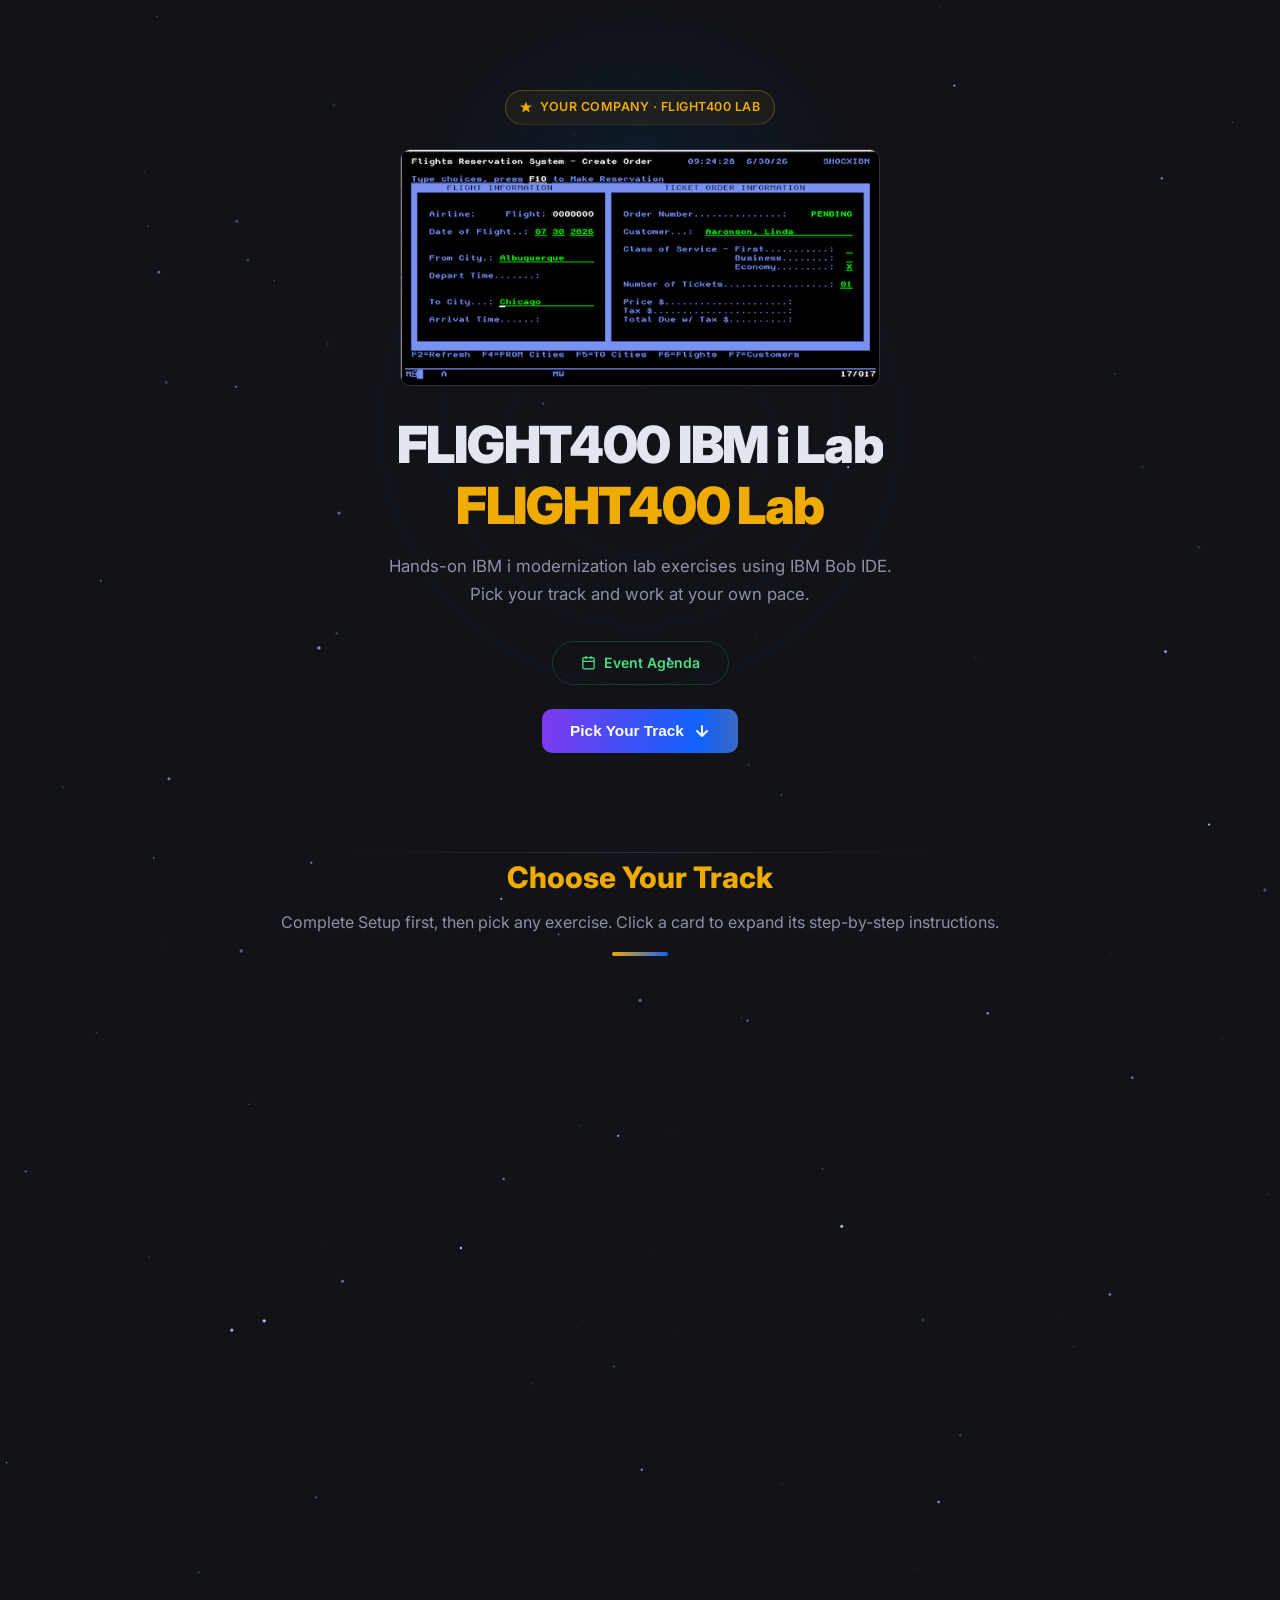
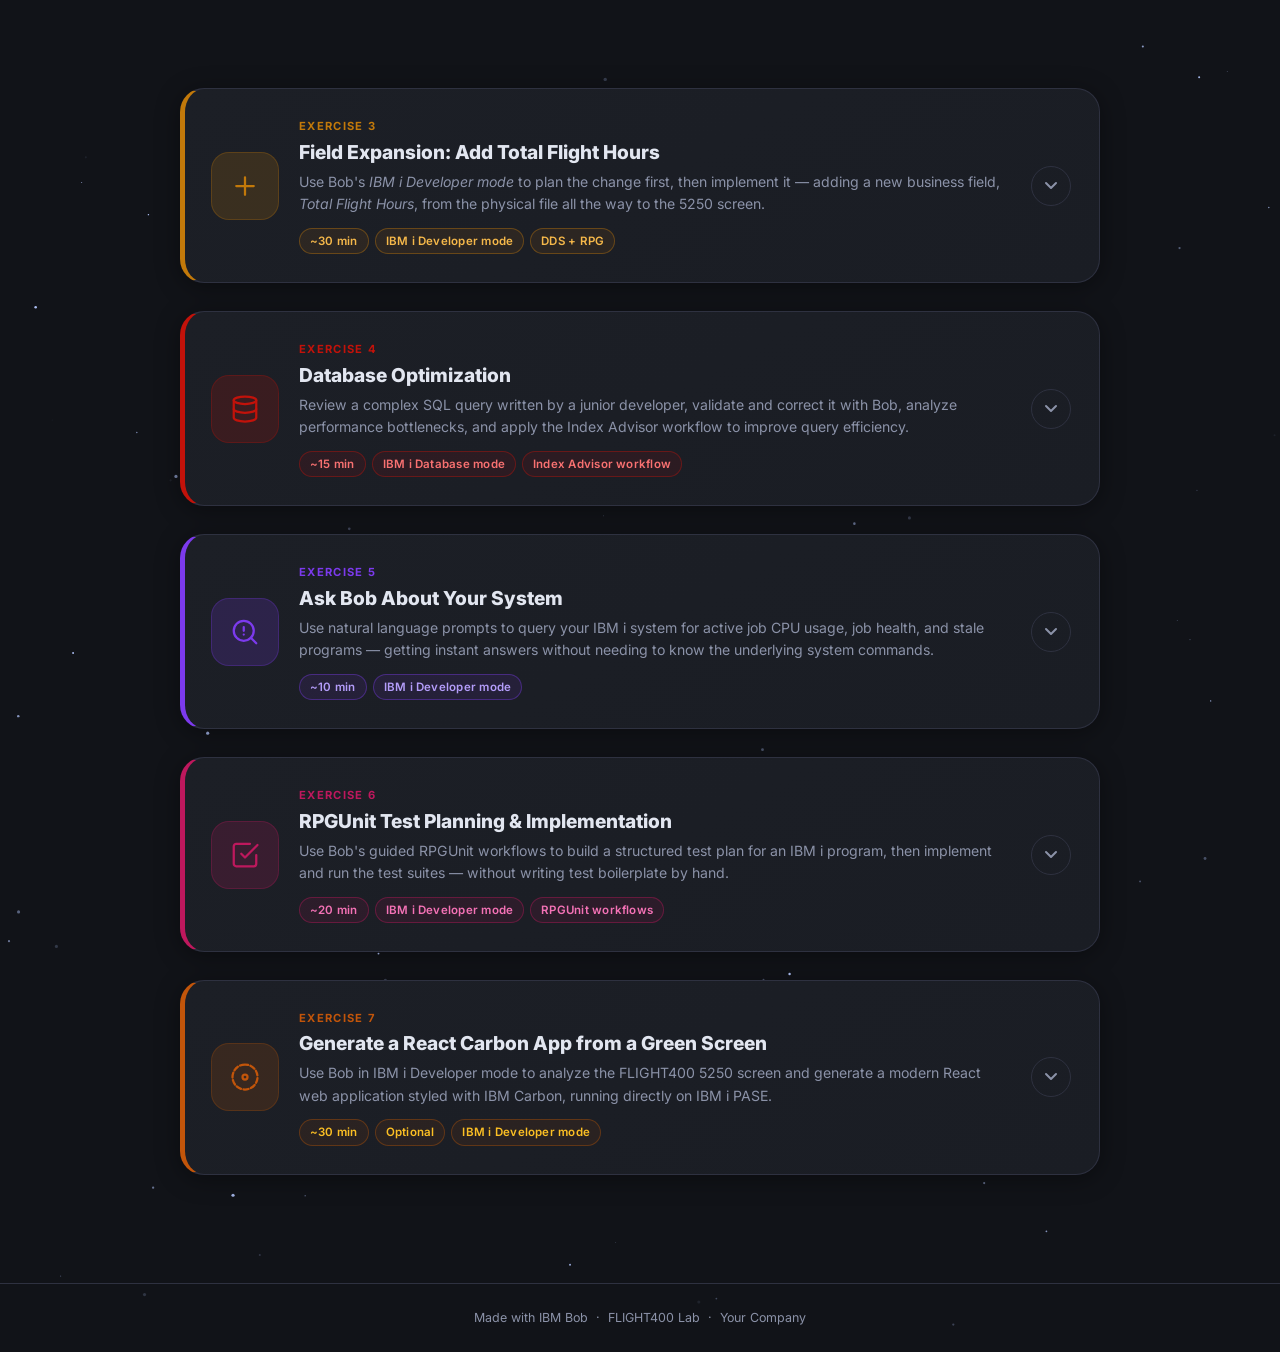
==== docs/_template/index.html @ bd2d50e3 "Merge pull request #3 from Cameronseitz/main Added github pages support for bobathons, reordered lab" ====
<!DOCTYPE html>
<html lang="en">
<head>
<meta charset="UTF-8" />
<meta name="viewport" content="width=device-width, initial-scale=1.0" />
<title>FLIGHT400 Lab</title>
<!-- config.js is local to this subfolder — load it BEFORE <base> so its
     relative path resolves to this folder, not the parent. -->
<script src="js/config.js"></script>
<!-- base href makes all subsequent relative paths resolve from docs/,
     so shared assets (css/, js/, img/, tracks/) work from any subfolder. -->
<base href="../" />
<link rel="icon" type="image/png" href="img/bob-image.png" />
<link rel="preconnect" href="https://fonts.googleapis.com" />
<link rel="preconnect" href="https://fonts.gstatic.com" crossorigin />
<link href="https://fonts.googleapis.com/css2?family=Inter:wght@400;500;600;700;800;900&family=JetBrains+Mono:wght@400;500&display=swap" rel="stylesheet" />
<link rel="stylesheet" href="css/styles.css" />
</head>
<body>

<canvas id="stars-canvas"></canvas>

<!-- ═══ HERO ═════════════════════════════════════════════ -->
<section class="hero">
  <div class="hero-orbit"></div>
  <div class="hero-orbit"></div>
  <div class="hero-orbit"></div>
  <div class="orbit-satellite" aria-hidden="true"></div>
  <div class="hero-badge" id="hero-badge">
    <svg width="12" height="12" viewBox="0 0 12 12" fill="none" aria-hidden="true">
      <polygon points="6,0.5 7.5,4.5 12,4.5 8.5,7 9.8,11.5 6,9 2.2,11.5 3.5,7 0,4.5 4.5,4.5" fill="#F0AB00"/>
    </svg>
    <!-- Populated by config.js -->
  </div>
  <img src="img/flight400.png" alt="FLIGHT400 application screenshot" class="hero-app-screenshot" />
  <h1 id="hero-title"><!-- Populated by config.js --></h1>
  <p id="hero-subtitle">Hands-on IBM i modernization lab exercises using IBM Bob IDE. Pick your track and work at your own pace.</p>
  <div class="hero-pill-row">
    <button class="agenda-btn" id="agenda-btn" style="display:none" aria-haspopup="dialog">
      <svg width="15" height="15" viewBox="0 0 24 24" fill="none" stroke="currentColor" stroke-width="2" stroke-linecap="round" stroke-linejoin="round" aria-hidden="true">
        <rect x="3" y="4" width="18" height="18" rx="2"/><path d="M16 2v4M8 2v4M3 10h18"/>
      </svg>
      Event Agenda
    </button>
  </div>
  <button class="hero-cta" id="hero-cta-btn">
    Pick Your Track
    <svg width="16" height="16" viewBox="0 0 16 16" fill="none" aria-hidden="true">
      <path d="M8 3v10M3 8l5 5 5-5" stroke="currentColor" stroke-width="2" stroke-linecap="round" stroke-linejoin="round"/>
    </svg>
  </button>
</section>

<!-- ═══ NEW-TO-BOB MODAL ══════════════════════════════════ -->
<div class="ntb-overlay" id="ntb-overlay" role="dialog" aria-modal="true" aria-labelledby="ntb-title">
  <div class="ntb-modal">
    <button class="ntb-close" id="ntb-close" aria-label="Close">
      <svg viewBox="0 0 24 24" fill="none" stroke="currentColor" stroke-width="2.5" stroke-linecap="round" aria-hidden="true"><path d="M18 6 6 18M6 6l12 12"/></svg>
    </button>
    <div class="ntb-tabs" role="tablist">
      <button class="ntb-tab ntb-tab-active" id="ntb-tab-1" role="tab" aria-selected="true" aria-controls="ntb-panel-1" data-ntb-tab="1">
        <span class="ntb-tab-num">1</span>Install Bob
      </button>
      <button class="ntb-tab" id="ntb-tab-2" role="tab" aria-selected="false" aria-controls="ntb-panel-2" data-ntb-tab="2">
        <span class="ntb-tab-num">2</span>Open a Folder
      </button>
    </div>
    <div class="ntb-panels">
      <div class="ntb-panel ntb-panel-active" id="ntb-panel-1" role="tabpanel" aria-labelledby="ntb-tab-1">
        <h3 id="ntb-title">Get IBM Bob IDE</h3>
        <p class="ntb-subtitle">Two steps — sign up for a free trial, then download the IDE. Under two minutes.</p>
        <div class="ntb-action-cards">
          <a href="https://bob.ibm.com/trial" target="_blank" rel="noopener" class="ntb-action-card">
            <div class="ntb-action-icon icon-trial">
              <svg viewBox="0 0 24 24" fill="none" stroke="var(--ibm-blue)" stroke-width="1.8" stroke-linecap="round" stroke-linejoin="round" aria-hidden="true"><path d="M20 21v-2a4 4 0 0 0-4-4H8a4 4 0 0 0-4 4v2"/><circle cx="12" cy="7" r="4"/></svg>
            </div>
            <div class="ntb-action-text">
              <div class="ntb-action-title">Free Trial Sign-up</div>
              <div class="ntb-action-desc">Create your IBM Bob account — free to start, no credit card required.</div>
            </div>
            <div class="ntb-action-arrow"><svg viewBox="0 0 24 24" fill="none" stroke="currentColor" stroke-width="2" stroke-linecap="round" stroke-linejoin="round" aria-hidden="true"><path d="M5 12h14M12 5l7 7-7 7"/></svg></div>
          </a>
          <a href="https://bob.ibm.com/download" target="_blank" rel="noopener" class="ntb-action-card">
            <div class="ntb-action-icon icon-download">
              <svg viewBox="0 0 24 24" fill="none" stroke="#1a7a4a" stroke-width="1.8" stroke-linecap="round" stroke-linejoin="round" aria-hidden="true"><path d="M21 15v4a2 2 0 0 1-2 2H5a2 2 0 0 1-2-2v-4"/><polyline points="7 10 12 15 17 10"/><line x1="12" y1="15" x2="12" y2="3"/></svg>
            </div>
            <div class="ntb-action-text">
              <div class="ntb-action-title">Download IBM Bob IDE</div>
              <div class="ntb-action-desc">Available for macOS, Windows, and Linux.</div>
            </div>
            <div class="ntb-action-arrow"><svg viewBox="0 0 24 24" fill="none" stroke="currentColor" stroke-width="2" stroke-linecap="round" stroke-linejoin="round" aria-hidden="true"><path d="M5 12h14M12 5l7 7-7 7"/></svg></div>
          </a>
        </div>
        <button class="ntb-next-btn" id="ntb-next-btn">
          I have Bob installed — next step
          <svg viewBox="0 0 24 24" fill="none" stroke="currentColor" stroke-width="2.5" stroke-linecap="round" stroke-linejoin="round" aria-hidden="true"><path d="M5 12h14M12 5l7 7-7 7"/></svg>
        </button>
      </div>
      <div class="ntb-panel" id="ntb-panel-2" role="tabpanel" aria-labelledby="ntb-tab-2">
        <h3>Open a Folder First</h3>
        <p class="ntb-subtitle">Bob needs an open folder to write code, create files, and remember context.</p>
        <div class="ntb-section">
          <div class="ntb-row">
            <div class="ntb-icon-wrap">
              <svg viewBox="0 0 24 24" fill="none" stroke="var(--ibm-blue)" stroke-width="1.8" stroke-linecap="round" stroke-linejoin="round" aria-hidden="true"><path d="M22 19a2 2 0 0 1-2 2H4a2 2 0 0 1-2-2V5a2 2 0 0 1 2-2h5l2 3h9a2 2 0 0 1 2 2z"/></svg>
            </div>
            <div class="ntb-row-text">
              <div class="ntb-row-title">Open Folder in the Explorer panel</div>
              <div class="ntb-row-desc">In the <strong>Explorer</strong> panel (left sidebar), click <strong>Open Folder</strong>. Use a fresh, empty folder — not your home directory or Documents.</div>
            </div>
          </div>
        </div>
        <div class="ntb-screenshot-box">
          <img src="img/image.png" alt="Explorer panel showing the Open Folder button"/>
          <div class="ntb-ss-caption">VS Code Explorer — click "Open Folder" to get started</div>
        </div>
      </div>
    </div>
  </div>
</div>

<!-- ═══ AGENDA MODAL ═════════════════════════════════════ -->
<div class="agenda-overlay" id="agenda-overlay" role="dialog" aria-modal="true" aria-labelledby="agenda-title">
  <div class="agenda-modal">
    <div class="agenda-modal-header">
      <div class="agenda-modal-title-group">
        <img src="img/bob-image.png" alt="Bob" class="agenda-bob-icon" />
        <div>
          <div id="agenda-title" class="agenda-modal-title">Event Agenda</div>
          <div class="agenda-modal-sub" id="agenda-modal-sub"></div>
        </div>
      </div>
      <button class="agenda-close" id="agenda-close" aria-label="Close">
        <svg viewBox="0 0 24 24" fill="none" stroke="currentColor" stroke-width="2.5" stroke-linecap="round" aria-hidden="true"><path d="M18 6 6 18M6 6l12 12"/></svg>
      </button>
    </div>
    <div class="agenda-body" id="agenda-body"></div>
  </div>
</div>

<!-- ═══ TRACKS ════════════════════════════════════════════ -->
<section class="scroll-section" id="tracks-section">
  <div class="section-intro">
    <h2>Choose Your Track</h2>
    <p>Complete Setup first, then pick any exercise. Click a card to expand its step-by-step instructions.</p>
    <div class="divider"></div>
  </div>
  <div class="tracks-stream" id="tracks-stream"></div>
</section>

<footer id="page-footer">Made with IBM Bob &nbsp;&middot;&nbsp; FLIGHT400 Lab &nbsp;&middot;&nbsp; IBM</footer>

<!-- ═══ STUDENT BADGE ═════════════════════════════════════ -->
<div class="student-badge hidden" id="gf-student-badge" aria-live="polite">
  <div class="student-badge-name" id="student-badge-name"></div>
  <button class="student-badge-clear" id="student-badge-clear" title="Clear selection" aria-label="Clear student selection">✕</button>
</div>

<!-- ═══ CONFIG INIT ════════════════════════════════════════
     Reads window.FLIGHT400_CONFIG (set by js/config.js above)
     and populates the hero, agenda modal, and footer.
══════════════════════════════════════════════════════════ -->
<script>
(function () {
  var cfg = window.FLIGHT400_CONFIG || {};

  function esc(s) {
    return String(s || '').replace(/&/g,'&amp;').replace(/</g,'&lt;').replace(/>/g,'&gt;').replace(/"/g,'&quot;');
  }

  // Apply color tokens
  if (cfg.primaryColor) document.documentElement.style.setProperty('--primary',  cfg.primaryColor);
  if (cfg.accentColor)  document.documentElement.style.setProperty('--accent',   cfg.accentColor);
  if (cfg.primaryColor) document.documentElement.style.setProperty('--ibm-blue', cfg.primaryColor);

  // Hero badge
  var badge = document.getElementById('hero-badge');
  if (badge) {
    badge.insertAdjacentHTML('beforeend',
      esc(cfg.companyName || 'IBM Bob') + (cfg.eventName ? ' &middot; ' + esc(cfg.eventName) : ''));
  }

  // Hero title
  var title = document.getElementById('hero-title');
  if (title) {
    title.innerHTML =
      '<span class="word-mask"><span class="word-inner" style="--d:200ms">FLIGHT400</span></span>&#32;' +
      '<span class="word-mask"><span class="word-inner" style="--d:300ms">IBM i</span></span>&#32;' +
      '<span class="word-mask"><span class="word-inner" style="--d:400ms">Lab</span></span><br/>' +
      '<span class="word-mask"><span class="word-inner word-gold" style="--d:500ms">' +
        esc(cfg.eventName || 'Modernization Lab') + '</span></span>';
  }

  // Page title
  if (cfg.eventName) document.title = cfg.eventName + ' \u00b7 FLIGHT400 Lab';

  // Footer
  var footer = document.getElementById('page-footer');
  if (footer && cfg.companyName) {
    footer.innerHTML = 'Made with IBM Bob &nbsp;&middot;&nbsp; FLIGHT400 Lab &nbsp;&middot;&nbsp; ' + esc(cfg.companyName);
  }

  // Agenda modal
  var agendaItems = cfg.agendaItems;
  if (agendaItems && agendaItems.length) {
    var agendaBtn = document.getElementById('agenda-btn');
    if (agendaBtn) agendaBtn.style.display = '';

    var modalSub = document.getElementById('agenda-modal-sub');
    if (modalSub) {
      modalSub.textContent = [cfg.eventDate, cfg.companyName].filter(Boolean).join('  \u00b7  ');
    }

    var body = document.getElementById('agenda-body');
    if (body) {
      body.innerHTML = agendaItems.map(function (item, i) {
        var bullets = (item.bullets || []).map(function (b) {
          return '<li>' + esc(b) + '</li>';
        }).join('');
        return (
          '<div class="ag-session">' +
            '<div class="ag-session-pill ag-pill-blue">Session ' + (i + 1) + '</div>' +
            '<div class="ag-session-info">' +
              '<div class="ag-session-title">' + esc(item.title) + '</div>' +
              '<div class="ag-session-meta">' + esc(item.time) + '</div>' +
            '</div>' +
          '</div>' +
          '<div class="ag-rows"><div class="ag-row">' +
            '<div class="ag-time">' + esc(item.time) + '</div>' +
            '<div class="ag-content"><ul class="ag-list">' + bullets + '</ul></div>' +
          '</div></div>' +
          (i < agendaItems.length - 1 ? '<div class="ag-divider"></div>' : '')
        );
      }).join('');
    }

    var agendaOverlay = document.getElementById('agenda-overlay');
    if (agendaBtn && agendaOverlay) {
      agendaBtn.addEventListener('click', function () { agendaOverlay.classList.add('active'); });
      document.getElementById('agenda-close').addEventListener('click', function () { agendaOverlay.classList.remove('active'); });
      agendaOverlay.addEventListener('click', function (e) {
        if (e.target === agendaOverlay) agendaOverlay.classList.remove('active');
      });
    }
  }
})();
</script>

<!-- ═══ SHARED APP JS ══════════════════════════════════════
     Tell app.js to load tracks from the parent folder's tracks/ dir.
══════════════════════════════════════════════════════════ -->
<!-- With <base href="../"> set in <head>, track partials fetch from docs/tracks/ automatically. -->
<script>window.FLIGHT400_TRACK_PREFIX = '';</script>
<script src="js/app.js"></script>

<!-- ═══ ATTENDEE TABLE PATCH ══════════════════════════════
     If config.js provides attendeeTable[], replace the generic
     1-50 table inside the Setup partial once it is injected.
══════════════════════════════════════════════════════════ -->
<script>
(function () {
  var rows = (window.FLIGHT400_CONFIG || {}).attendeeTable;
  if (!rows || !rows.length) return;

  var hasNames = rows.some(function (r) { return r.attendeeName; });

  function patchTable() {
    var table = document.querySelector('#attendee-table');
    if (!table) { requestAnimationFrame(patchTable); return; }

    // Inject Attendee Name column header when names are present
    if (hasNames) {
      var thead = table.querySelector('thead tr');
      if (thead && !thead.querySelector('.col-name')) {
        var th = document.createElement('th');
        th.className = 'col-name';
        th.textContent = 'Attendee Name';
        thead.insertBefore(th, thead.children[1]);
      }
    }

    var tbody = table.querySelector('tbody');
    if (!tbody) { requestAnimationFrame(patchTable); return; }
    tbody.innerHTML = rows.map(function (r) {
      var nameCell = hasNames ? '<td>' + (r.attendeeName || '') + '</td>' : '';
      return '<tr>' +
        '<td style="text-align:center">' + r.student + '</td>' +
        nameCell +
        '<td><code>' + r.library + '</code></td>' +
        '<td style="text-align:center">' + r.devPort + '</td>' +
        '<td><code>' + r.reactUrl + '</code></td>' +
        '</tr>';
    }).join('');
  }

  if (document.readyState === 'loading') {
    document.addEventListener('DOMContentLoaded', patchTable);
  } else {
    patchTable();
  }
})();
</script>

</body>
</html>
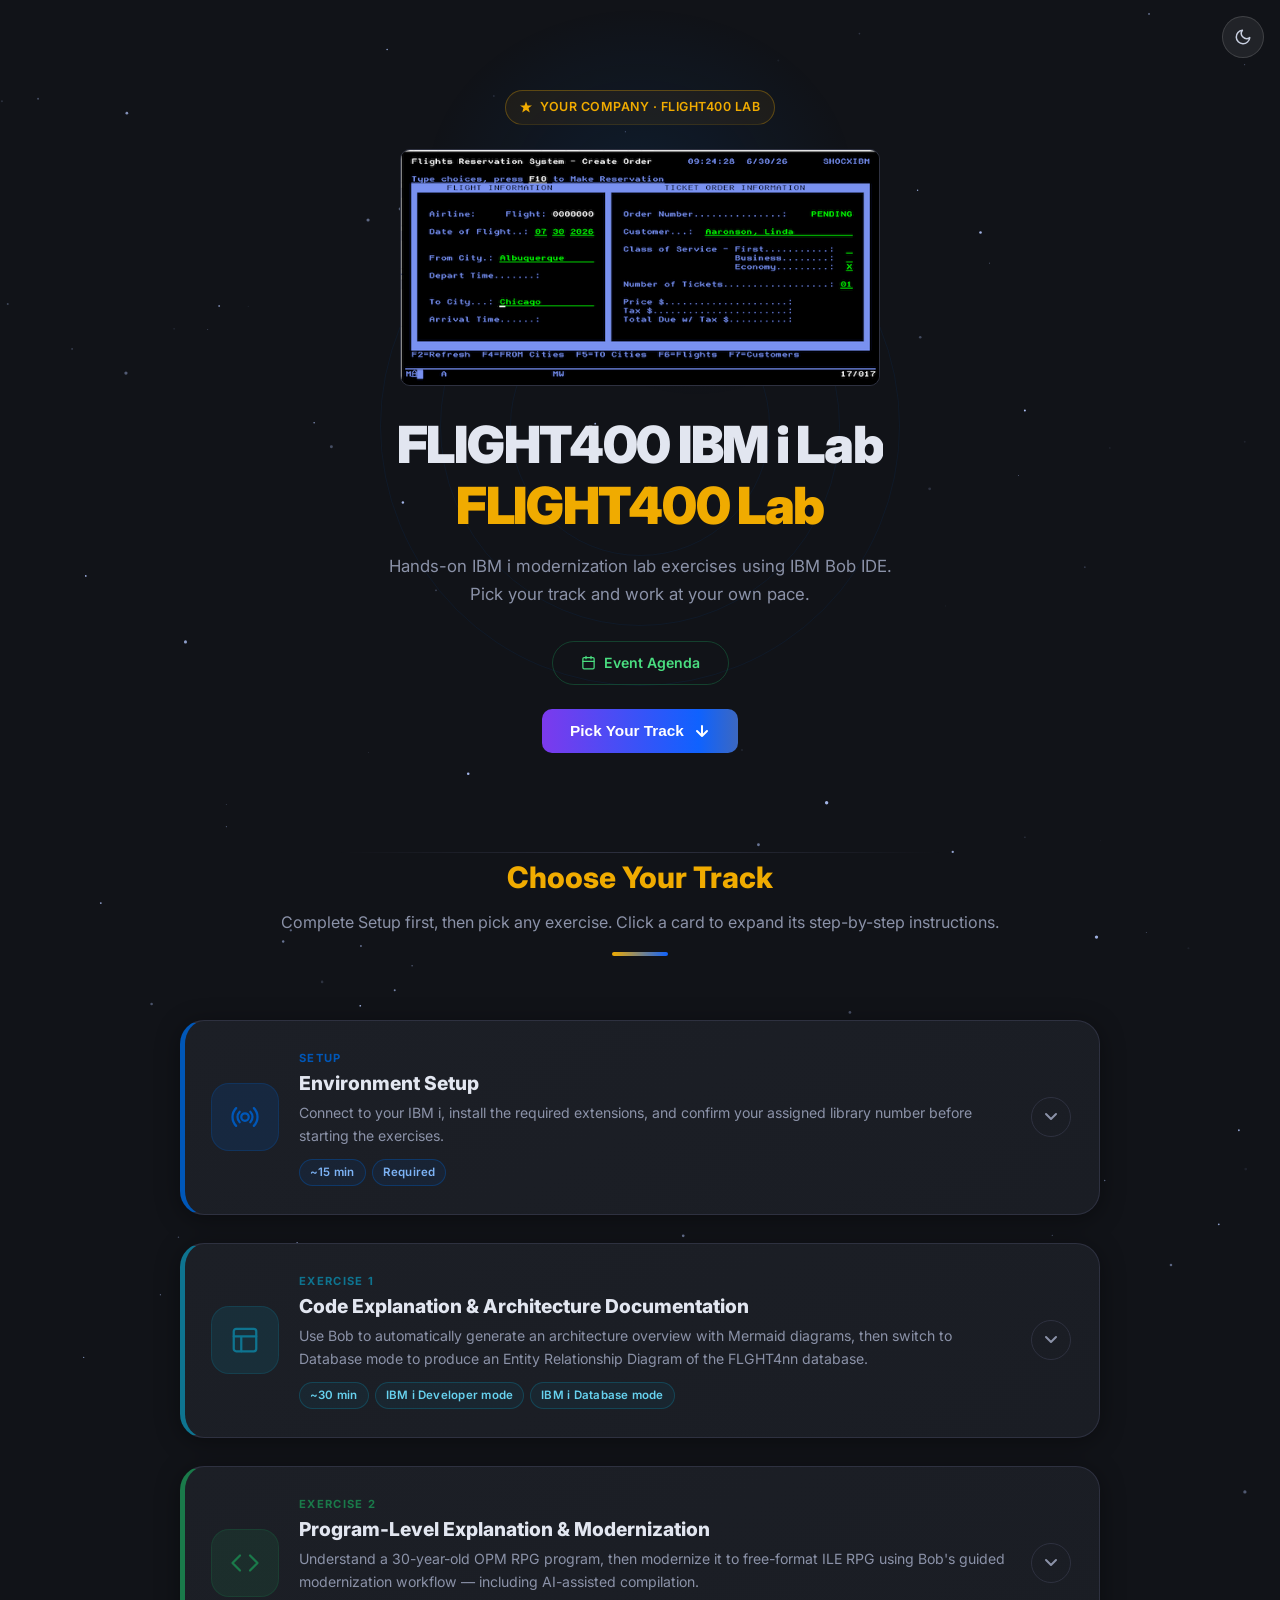
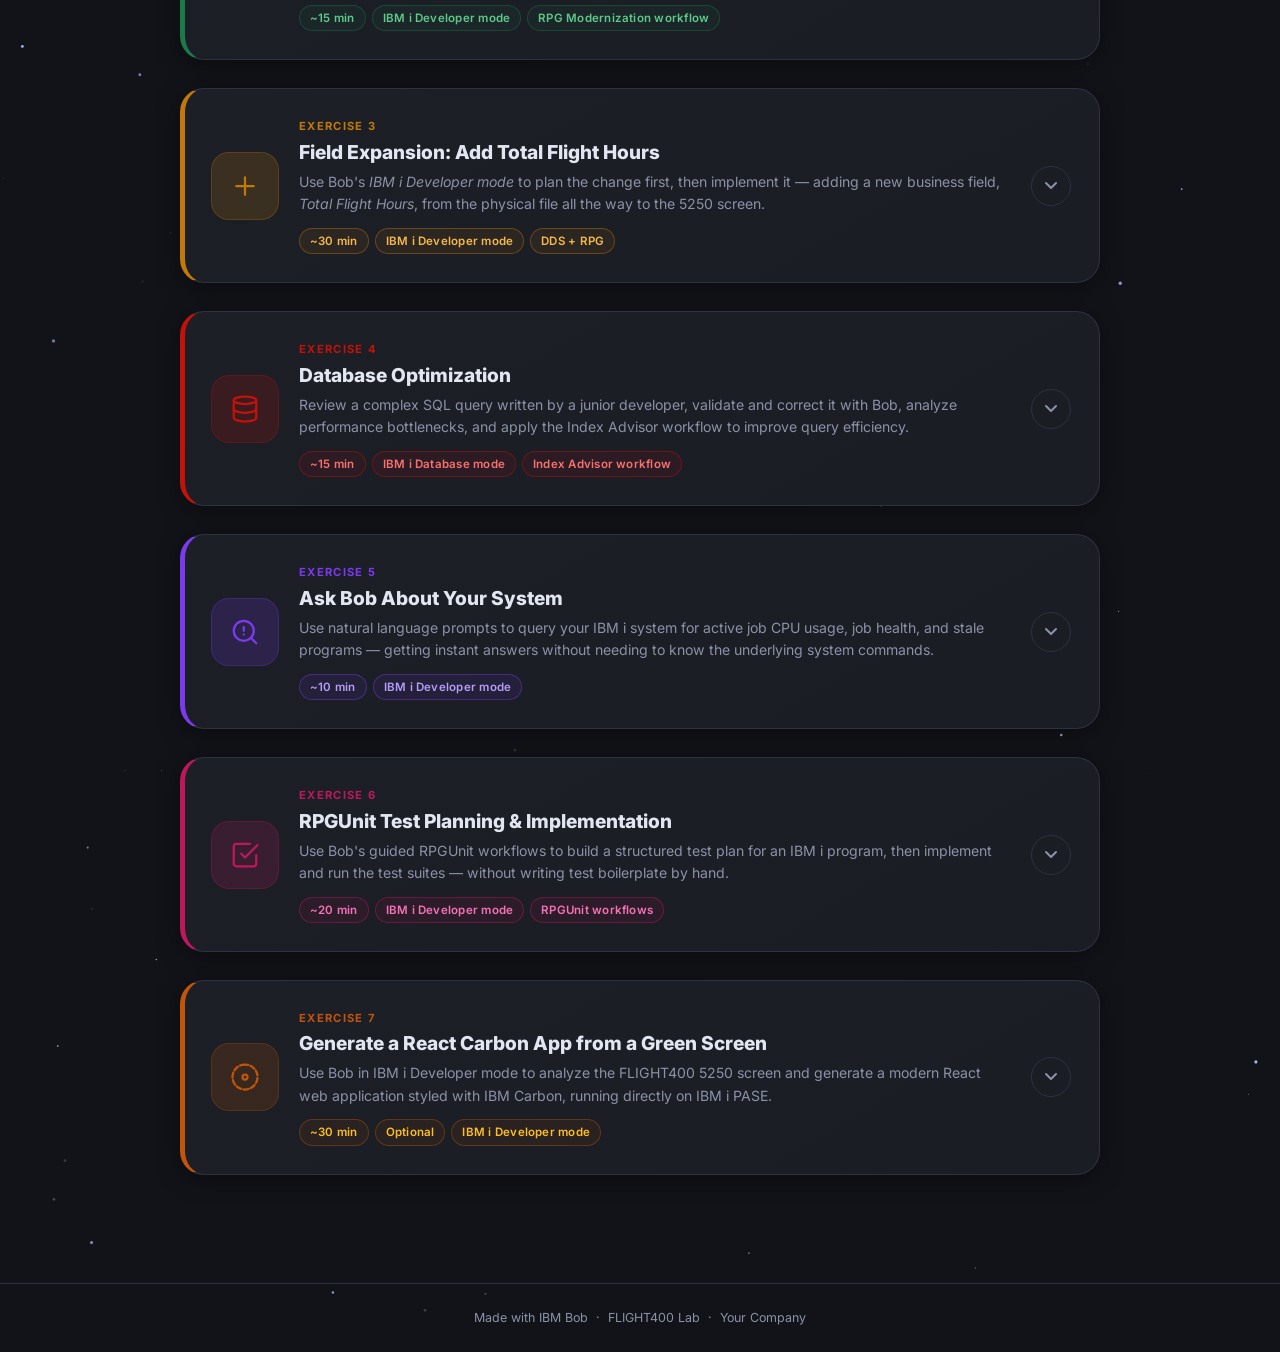
==== commit bc77a5e4: "fix(theme): improve button rendering, appearance reset, safe storage and svg pointer-events" ====
--- a/docs/_template/index.html
+++ b/docs/_template/index.html
@@ -1,5 +1,5 @@
 <!DOCTYPE html>
-<html lang="en">
+<html lang="en" data-theme="dark">
 <head>
 <meta charset="UTF-8" />
 <meta name="viewport" content="width=device-width, initial-scale=1.0" />
@@ -18,6 +18,27 @@
 </head>
 <body>
 
+<!-- ═══ THEME TOGGLE — outside any overflow container ══════ -->
+<button class="theme-toggle" id="theme-toggle-btn" aria-label="Toggle light/dark mode">
+  <!-- Moon icon (shown in dark mode) -->
+  <svg class="icon-moon" viewBox="0 0 24 24" fill="none" stroke="currentColor" stroke-width="2" stroke-linecap="round" stroke-linejoin="round" aria-hidden="true">
+    <path d="M21 12.79A9 9 0 1 1 11.21 3 7 7 0 0 0 21 12.79z"/>
+  </svg>
+  <!-- Sun icon (shown in light mode) -->
+  <svg class="icon-sun" viewBox="0 0 24 24" fill="none" stroke="currentColor" stroke-width="2" stroke-linecap="round" stroke-linejoin="round" aria-hidden="true">
+    <circle cx="12" cy="12" r="5"/>
+    <line x1="12" y1="1"  x2="12" y2="3"/>
+    <line x1="12" y1="21" x2="12" y2="23"/>
+    <line x1="4.22" y1="4.22"  x2="5.64" y2="5.64"/>
+    <line x1="18.36" y1="18.36" x2="19.78" y2="19.78"/>
+    <line x1="1"  y1="12" x2="3"  y2="12"/>
+    <line x1="21" y1="12" x2="23" y2="12"/>
+    <line x1="4.22" y1="19.78" x2="5.64" y2="18.36"/>
+    <line x1="18.36" y1="5.64"  x2="19.78" y2="4.22"/>
+  </svg>
+</button>
+
+<div class="page-clip">
 <canvas id="stars-canvas"></canvas>
 
 <!-- ═══ HERO ═════════════════════════════════════════════ -->
@@ -150,6 +171,8 @@
 
 <footer id="page-footer">Made with IBM Bob &nbsp;&middot;&nbsp; FLIGHT400 Lab &nbsp;&middot;&nbsp; IBM</footer>
 
+</div><!-- /.page-clip -->
+
 <!-- ═══ STUDENT BADGE ═════════════════════════════════════ -->
 <div class="student-badge hidden" id="gf-student-badge" aria-live="polite">
   <div class="student-badge-name" id="student-badge-name"></div>
